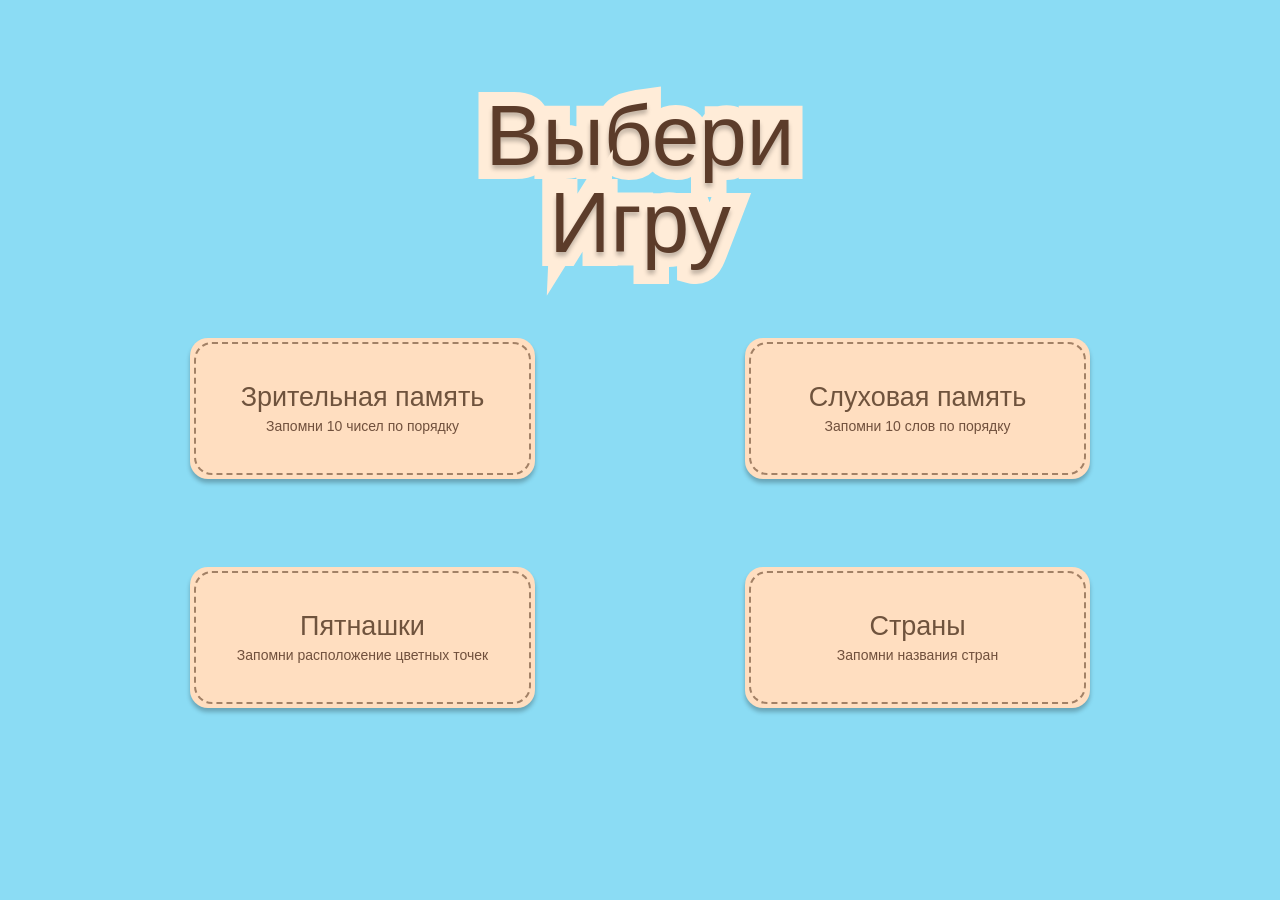
==== index.html @ 54dbd826 "Add files via upload" ====
<!doctype html>
<html lang="ru">
  <head>
    <meta charset="UTF-8" />
    <meta name="viewport" content="width=device-width, initial-scale=1.0" />
    <title>Игры для тренировки памяти</title>
    <link rel="stylesheet" href="style.css?v=20" />
    <link rel="stylesheet" href="figma-theme.css?v=20" />
    <script src="ui-sounds.js?v=20" defer></script>
  </head>
  <body class="figma-page figma-page--menu">
    <main class="app">
      <header class="app__header">
        <h1>Игры для тренировки памяти</h1>
        <a class="round-control round-control--home" href="index.html?v=20" aria-label="Домой" title="Домой"></a>
        <button class="round-control round-control--sound" type="button" data-sound-toggle aria-label="Выключить звук" title="Выключить звук"></button>
      </header>

      <section class="screen">
        <h2>Выбери <span>Игру</span></h2>

        <nav class="game-menu" aria-label="Список игр">
          <a href="visual.html?v=20">
            <strong>Зрительная память</strong>
            <span>Запомни 10 чисел по порядку</span>
          </a>
          <a href="auditory.html?v=20">
            <strong>Слуховая память</strong>
            <span>Запомни 10 слов по порядку</span>
          </a>
          <a href="dots.html?v=20">
            <strong>Пятнашки</strong>
            <span>Запомни расположение цветных точек</span>
          </a>
          <a href="flags.html?v=20">
            <strong>Страны</strong>
            <span>Запомни названия стран</span>
          </a>
        </nav>
      </section>
    </main>
  </body>
</html>
---- style.css ----
@import url("figma-tokens.css");

:root {
  font-family: var(--font-family);
  color: var(--text);
  background: var(--background);
}

* {
  box-sizing: border-box;
}

body {
  min-width: 320px;
  min-height: 100vh;
  margin: 0;
}

button,
input,
textarea,
select {
  font: inherit;
}

.app {
  width: min(var(--content-width), calc(100% - 32px));
  min-height: 600px;
  margin: 32px auto;
  background: var(--surface);
  border: 1px solid var(--border);
  border-radius: var(--radius-surface);
}

.app__header {
  padding: 20px 28px;
  border-bottom: 1px solid var(--border);
}

.app__header h1 {
  margin: 0;
  font-size: var(--font-size-title);
}

.app__header--with-link {
  display: flex;
  align-items: center;
  justify-content: space-between;
  gap: 16px;
}

.app__header a {
  color: var(--main);
}

.screen {
  padding: 32px;
}

.screen h2 {
  margin: 0 0 12px;
}

.screen p {
  color: var(--muted);
  line-height: 1.5;
}

fieldset {
  display: grid;
  gap: 12px;
  margin: 24px 0;
  padding: 20px;
  border: 1px solid var(--border);
}

legend,
label {
  font-weight: 600;
}

fieldset label {
  display: flex;
  align-items: center;
  gap: 8px;
}

.button {
  min-height: 48px;
  padding: 10px 20px;
  color: var(--text);
  background: var(--surface-control);
  border: 1px solid var(--border);
  border-radius: var(--radius-control);
  cursor: pointer;
}

.button--main {
  color: var(--on-main);
  background: var(--main);
  border-color: var(--main);
}

.button--link {
  text-decoration: none;
}

.game-menu {
  display: grid;
  grid-template-columns: repeat(2, 1fr);
  gap: 16px;
  margin-top: 24px;
}

.game-menu a {
  display: grid;
  gap: 8px;
  min-height: 110px;
  align-content: center;
  padding: 20px;
  color: var(--text);
  text-decoration: none;
  border: 1px solid var(--border);
  border-radius: var(--radius-card);
}

.game-menu span {
  color: var(--muted);
}

.screen__top {
  display: flex;
  align-items: center;
  justify-content: space-between;
  gap: 20px;
}

.timer {
  margin: 0;
  white-space: nowrap;
}

.numbers {
  display: grid;
  grid-template-columns: repeat(10, minmax(55px, 1fr));
  gap: 8px;
  margin: 32px 0;
  padding: 0;
  list-style: none;
}

.numbers li {
  min-height: 70px;
  display: grid;
  place-items: center;
  overflow: hidden;
  background: var(--surface-muted);
  border: 2px solid transparent;
  font-size: 24px;
  font-weight: 700;
}

.answer-form,
#answer-form {
  max-width: var(--form-width);
}

#answer-input {
  width: 100%;
  min-height: 52px;
  display: block;
  margin: 8px 0;
  padding: 10px 14px;
  border: 1px solid var(--border);
  border-radius: var(--radius-control);
  font-size: var(--font-size-control);
}

.form-label {
  display: block;
  font-weight: 600;
}

.word-answer-grid {
  display: grid;
  grid-template-columns: repeat(2, 1fr);
  gap: 8px;
  margin: 8px 0 20px;
}

.word-answer-cell {
  min-height: 52px;
  display: flex;
  align-items: center;
  gap: 8px;
  padding: 8px 12px;
  background: var(--surface);
  border: 1px solid var(--border);
  border-radius: var(--radius-control);
}

.word-answer-cell input {
  width: 100%;
  min-width: 0;
  padding: 6px;
  border: 0;
  outline: 0;
  font-weight: 400;
}

textarea,
select {
  width: 100%;
  max-width: var(--form-width);
  display: block;
  margin: 8px 0 20px;
  padding: 10px 14px;
  border: 1px solid var(--border);
  border-radius: var(--radius-control);
}

.checkbox-row {
  display: flex;
  align-items: center;
  gap: 8px;
  margin: 20px 0;
}

.error {
  color: var(--error) !important;
}

.keypad {
  display: grid;
  grid-template-columns: repeat(3, 1fr);
  gap: 8px;
  margin: 20px 0;
}

.keypad button {
  min-height: 50px;
  background: var(--surface-muted);
  border: 1px solid var(--border);
  border-radius: var(--radius-control);
  cursor: pointer;
}

.score strong {
  display: inline-block;
  margin-left: 6px;
  color: var(--text);
}

.result-row {
  overflow-x: auto;
  margin: 24px 0;
}

.result-row h3 {
  margin-bottom: 8px;
  font-size: 15px;
}

.numbers--result {
  min-width: 650px;
  margin: 0;
}

.numbers--result li {
  min-height: 52px;
  font-size: 18px;
}

.numbers li.number--mistake {
  color: var(--error);
  background: var(--error-background);
  border-color: var(--error);
}

.numbers li.number--correct {
  color: var(--success);
  background: var(--success-background);
  border-color: var(--success-border);
}

.word-list {
  display: grid;
  grid-template-columns: repeat(2, 1fr);
  gap: 8px;
  margin: 28px 0;
  padding: 0;
  list-style-position: inside;
}

.word-list li {
  min-height: 44px;
  padding: 12px;
  background: var(--surface-muted);
  border: 2px solid transparent;
}

.word-list--result {
  min-width: var(--form-width);
}

.item--correct {
  color: var(--success);
  background: var(--success-background) !important;
  border-color: var(--success-border) !important;
}

.item--mistake {
  color: var(--error);
  background: var(--error-background) !important;
  border-color: var(--error) !important;
}

.dot-board {
  --board-size: 3;
  width: min(100%, var(--board-width));
  display: grid;
  grid-template-columns: repeat(var(--board-size), 1fr);
  margin: 24px 0;
  border-top: 1px solid var(--border);
  border-left: 1px solid var(--border);
}

.dot-cell {
  aspect-ratio: 1;
  display: grid;
  place-items: center;
  padding: 0;
  background: var(--surface);
  border: 0;
  border-right: 1px solid var(--border);
  border-bottom: 1px solid var(--border);
}

button.dot-cell {
  cursor: pointer;
}

.dot-cell--mistake {
  background: var(--error-background);
  box-shadow: inset 0 0 0 2px var(--error);
}

.dot {
  width: 55%;
  aspect-ratio: 1;
  display: inline-block;
  border-radius: var(--radius-round);
}

.dot--red { background: var(--dot-red); }
.dot--blue { background: var(--dot-blue); }
.dot--green { background: var(--dot-green); }
.dot--yellow { background: var(--dot-yellow); }

.color-palette {
  display: flex;
  flex-wrap: wrap;
  gap: 8px;
  margin: 20px 0;
}

.color-palette button {
  min-height: 44px;
  display: flex;
  align-items: center;
  gap: 8px;
  padding: 8px 12px;
  background: var(--surface-muted);
  border: 1px solid var(--border);
  border-radius: var(--radius-control);
  cursor: pointer;
}

.color-palette button.is-selected {
  border: 2px solid var(--main);
}

.color-palette .dot {
  width: 22px;
}

.boards-result {
  display: flex;
  gap: 32px;
  align-items: flex-start;
}

.boards-result > div {
  width: min(100%, var(--board-width));
}

.flag-card {
  min-height: 330px;
  display: grid;
  place-items: center;
  align-content: center;
  gap: 18px;
  margin: 24px 0;
  padding: 20px;
  border: 1px solid var(--border);
  border-radius: var(--radius-card);
}

.flag-card img {
  width: min(100%, 320px);
  height: auto;
  border: 1px solid var(--border);
}

.flag-card strong {
  font-size: 24px;
}

.flag-feedback {
  padding: 12px;
  border: 1px solid var(--border);
}

.feedback--correct {
  color: var(--success) !important;
  background: var(--success-background);
  border-color: var(--success-border);
}

.feedback--mistake {
  color: var(--error) !important;
  background: var(--error-background);
  border-color: var(--error);
}

.flag-results {
  display: grid;
  gap: 8px;
  margin: 24px 0;
}

.flag-result {
  display: flex;
  align-items: center;
  gap: 14px;
  padding: 10px;
  border: 1px solid var(--border);
  border-radius: var(--radius-card);
}

.flag-result img {
  width: 80px;
  height: auto;
}

.flag-result span {
  display: grid;
  gap: 4px;
}

.flag-result small {
  color: var(--muted);
}

.result-note {
  font-size: 14px;
}

.actions {
  display: flex;
  gap: 12px;
  margin-top: 24px;
}

@media (max-width: 600px) {
  .app {
    width: 100%;
    min-height: 100vh;
    margin: 0;
    border: 0;
  }

  .app__header,
  .screen {
    padding: 20px 16px;
  }

  .screen__top {
    align-items: flex-start;
  }

  .numbers {
    grid-template-columns: repeat(5, 1fr);
  }

  .numbers li {
    min-height: 56px;
    font-size: 20px;
  }

  .game-menu {
    grid-template-columns: 1fr;
  }

  .word-list {
    grid-template-columns: 1fr;
  }

  .word-answer-grid {
    grid-template-columns: 1fr;
  }

  .boards-result {
    flex-direction: column;
    gap: 12px;
  }

  .actions {
    flex-direction: column;
  }

  .actions .button {
    width: 100%;
  }
}
---- figma-theme.css ----
@font-face {
  font-family: "TOYZ";
  src: url("assets/fonts/TOYZ.ttf") format("truetype");
  font-style: normal;
  font-weight: 400;
  font-display: swap;
}

[hidden] {
  display: none !important;
}

.figma-page {
  min-height: 100vh;
  overflow-x: hidden;
  color: var(--text);
  background-color: var(--background);
  background-position: center;
  background-size: cover;
  background-attachment: fixed;
}

.figma-page--menu {
  background-image: url("assets/figma/menu-background.png");
}

.figma-page--game {
  background-image: url("assets/figma/home-background.png");
}

.figma-page--game[data-screen="home"],
.figma-page--game[data-screen="settings"] {
  background-image: url("assets/figma/home-background.png");
}

.figma-page--game[data-screen="memory"],
.figma-page--game[data-screen="answer"],
.figma-page--game[data-screen="result"] {
  background-image: url("assets/figma/game-background.png");
}

.figma-page .app {
  position: relative;
  width: 100%;
  max-width: 1440px;
  min-height: 100vh;
  margin: 0 auto;
  overflow: hidden;
  color: var(--text);
  background: transparent;
  border: 0;
}

.figma-page .app__header {
  position: absolute;
  z-index: 20;
  top: 0;
  left: 0;
  width: 100%;
  height: 100px;
  padding: 0;
  border: 0;
  pointer-events: none;
}

.figma-page .app__header h1 {
  position: absolute;
  width: 1px;
  height: 1px;
  overflow: hidden;
  clip: rect(0 0 0 0);
  clip-path: inset(50%);
}

.figma-page .round-control {
  position: absolute;
  top: 24px;
  width: 65px;
  height: 65px;
  display: grid;
  place-items: center;
  padding: 0;
  overflow: visible;
  color: var(--text);
  background: url("assets/figma/nav-circle.svg") center / contain no-repeat;
  border: 0;
  border-radius: 50%;
  filter: drop-shadow(0 4px 3px rgba(0, 0, 0, 0.2));
  cursor: pointer;
  pointer-events: auto;
  transition: filter 150ms ease, transform 150ms ease;
}

.figma-page .round-control::before {
  width: 31px;
  height: 31px;
  background-position: center;
  background-repeat: no-repeat;
  background-size: contain;
  content: "";
}

.figma-page .round-control--home {
  left: 22px;
}

.figma-page .round-control--home::before {
  background-image: url("assets/icons/home.svg");
}

.figma-page .round-control--sound {
  right: 28px;
}

.figma-page .round-control--sound::before {
  background-image: url("assets/icons/sound-on.svg");
}

.figma-page .round-control--sound.is-muted::before {
  background-image: url("assets/icons/sound-off.svg");
}

.figma-page .screen {
  position: relative;
  width: 100%;
  min-height: 100vh;
  display: flex;
  flex-direction: column;
  align-items: center;
  padding: 70px 32px 42px;
}

.figma-page .screen h2 {
  max-width: min(90vw, 760px);
  margin: 0;
  padding: 0;
  color: var(--text);
  background: transparent;
  border-radius: 0;
  box-shadow: none;
  font-family: var(--font-family);
  font-size: clamp(44px, 5vw, 64px);
  font-weight: 400;
  line-height: normal;
  letter-spacing: 0;
  text-align: center;
  text-shadow: 0 4px 4px rgba(0, 0, 0, 0.25);
  text-transform: none;
  -webkit-text-stroke: 20px #ffecd8;
  paint-order: stroke fill;
}

.figma-page .screen p {
  color: var(--muted);
}

.figma-page--menu .screen {
  justify-content: flex-start;
  padding-top: 92px;
}

.figma-page--menu .screen h2 {
  width: 450px;
  font-size: clamp(58px, 6.67vw, 96px);
  line-height: 1.02;
  text-align: center;
  -webkit-text-stroke-width: 28px;
}

.figma-page--menu .screen h2 span {
  display: block;
  padding-left: 0;
}

.figma-page--menu .game-menu {
  width: min(900px, 90vw);
  display: grid;
  grid-template-columns: repeat(2, 345px);
  justify-content: space-between;
  gap: 88px 80px;
  margin-top: 72px;
}

.figma-page--menu .game-menu a,
.figma-choice,
.figma-page .button,
.figma-page fieldset label,
.figma-page .checkbox-row {
  position: relative;
  color: var(--muted);
  background: var(--surface);
  border: 0;
  box-shadow: 0 4px 4px rgba(0, 0, 0, 0.25);
  font-family: var(--font-family);
  font-weight: 400;
  letter-spacing: 0;
}

.figma-page--menu .game-menu a::after,
.figma-choice::after,
.figma-page .button::after,
.figma-page fieldset label::after,
.figma-page .checkbox-row::after {
  position: absolute;
  inset: 4px;
  border: 2px dashed rgba(157, 124, 97, 0.95);
  border-radius: inherit;
  content: "";
  pointer-events: none;
}

.figma-page--menu .game-menu a {
  width: 345px;
  min-height: 141px;
  display: grid;
  grid-template-rows: auto auto;
  place-items: center;
  align-content: center;
  gap: 6px;
  padding: 14px 24px;
  border-radius: 18px;
  text-align: center;
  text-transform: none;
  cursor: pointer;
}

.figma-page--menu .game-menu strong {
  font-size: 27px;
  font-weight: 400;
  line-height: 1.08;
}

.figma-page--menu .game-menu span {
  display: block;
  max-width: 270px;
  color: rgba(92, 60, 42, 0.88);
  font-family: var(--font-family);
  font-size: 14px;
  font-weight: 400;
  line-height: 1.18;
  text-transform: none;
}

.game-home-screen {
  padding-top: 96px !important;
}

.game-home-screen h2 {
  min-width: 390px;
}

.game-home-actions {
  width: 394px;
  display: grid;
  gap: 54px;
  margin-top: 120px;
}

.figma-choice {
  width: 100%;
  min-height: 83px;
  padding: 10px 28px;
  border-radius: 42px;
  cursor: pointer;
  font-size: 40px;
  text-transform: none;
}

.figma-page button:hover,
.figma-page a:hover {
  filter: brightness(1.14) saturate(1.1);
  transform: translateY(-3px) scale(1.025);
}

.figma-page--menu .game-menu a:hover,
.figma-page .figma-choice:hover,
.figma-page .button:hover {
  box-shadow: 0 0 0 5px rgba(255, 195, 92, 0.55), 0 8px 14px rgba(92, 60, 42, 0.3);
}

.figma-page button:active,
.figma-page a:active {
  filter: brightness(1.04);
  transform: translateY(1px) scale(0.985);
}

.figma-page button:focus-visible,
.figma-page a:focus-visible,
.figma-page input:focus-visible,
.figma-page select:focus-visible {
  outline: 4px solid rgba(92, 60, 42, 0.5);
  outline-offset: 3px;
}

.figma-page #settings-screen {
  padding-top: 64px;
}

.figma-page #settings-screen > p {
  display: none;
}

.figma-page #settings-form {
  width: min(1080px, 94vw);
  display: grid;
  grid-template-columns: repeat(2, minmax(300px, 394px));
  justify-content: center;
  align-items: start;
  gap: 34px 130px;
  margin-top: 82px;
}

.figma-page fieldset {
  min-width: 0;
  display: grid;
  gap: 62px;
  margin: 0;
  padding: 0;
  border: 0;
}

.figma-page legend,
.figma-page .settings-control > label {
  width: 100%;
  margin-bottom: 14px;
  color: var(--text);
  font-family: var(--font-family);
  font-size: 32px;
  text-align: center;
  text-shadow: 0 3px 3px rgba(0, 0, 0, 0.2);
  text-transform: uppercase;
}

.figma-page .settings-control {
  display: grid;
  align-content: start;
  gap: 24px;
}

.figma-page fieldset label,
.figma-page .checkbox-row {
  position: relative;
  width: 100%;
  min-height: 83px;
  display: flex;
  align-items: center;
  justify-content: center;
  margin: 0;
  padding: 12px 26px;
  border-radius: 42px;
  cursor: pointer;
  font-size: 25px;
  line-height: 1.15;
  text-align: center;
}

.figma-page fieldset input,
.figma-page .checkbox-row input {
  position: absolute;
  width: 1px;
  height: 1px;
  opacity: 0;
}

.figma-page fieldset label:has(input:checked),
.figma-page .checkbox-row:has(input:checked) {
  background: var(--surface);
  box-shadow: 0 0 0 4px rgba(92, 60, 42, 0.34), 0 4px 4px rgba(0, 0, 0, 0.25);
}

.figma-page #settings-form > .button {
  grid-column: 1 / -1;
  justify-self: center;
}

.figma-page #settings-form > .checkbox-row,
.figma-page #settings-form > p {
  grid-column: 1 / -1;
  justify-self: center;
}

.figma-page #settings-form > .checkbox-row {
  max-width: 394px;
}

.figma-page--auditory #settings-form {
  grid-template-columns: minmax(300px, 394px);
}

.figma-page--auditory #settings-form > .button {
  grid-column: auto;
}

.figma-page--dots #settings-screen {
  padding-top: 118px;
}

.figma-page--dots #settings-form {
  width: min(1080px, 94vw);
  grid-template-columns: minmax(260px, 394px) minmax(360px, 470px);
  column-gap: clamp(28px, 8vw, 120px);
  row-gap: 42px;
  margin-top: 70px;
}

.figma-page--dots .settings-group {
  align-content: start;
  gap: 54px;
}

.figma-page--dots .settings-group legend {
  margin-bottom: -22px;
  font-size: 34px;
  transform: translateY(-46px);
}

.figma-page--dots .settings-group label {
  min-height: 83px;
  font-size: 30px;
}

.figma-page--dots .settings-group--duration {
  grid-template-columns: repeat(2, minmax(0, 1fr));
  gap: 54px 24px;
}

.figma-page--dots .settings-group--duration legend {
  grid-column: 1 / -1;
}

.figma-page--dots .settings-group--duration label:last-of-type {
  width: calc(50% - 12px);
  grid-column: 1 / -1;
  justify-self: center;
}

.figma-page--dots #settings-form > .button {
  margin-top: -6px;
}

.figma-page select,
.figma-page #answer-input,
.figma-page .word-answer-cell {
  color: var(--text);
  background: var(--surface);
  border: 2px dashed var(--border);
  box-shadow: 0 4px 4px rgba(0, 0, 0, 0.2);
}

.figma-page select {
  min-height: 70px;
  margin: 0;
  padding: 10px 30px;
  border-radius: 35px;
  font-size: 24px;
  text-align: center;
}

.figma-page .button {
  min-width: 210px;
  min-height: 66px;
  padding: 12px 28px;
  color: var(--muted);
  border-radius: 34px;
  font-size: 24px;
  text-align: center;
  text-transform: none;
}

.figma-page .button--main {
  color: var(--muted);
  background: var(--surface);
}

.figma-page .screen__top {
  width: 100%;
  display: flex;
  justify-content: center;
}

.figma-page .timer,
.figma-page--flags #memory-screen .screen__top > p {
  position: absolute;
  z-index: 10;
  bottom: 22px;
  left: 50%;
  width: 385px;
  min-height: 72px;
  display: grid;
  place-items: center;
  margin: 0;
  padding: 8px 24px;
  color: var(--muted);
  background: var(--surface-muted);
  border-radius: 30px;
  box-shadow: 0 4px 4px rgba(0, 0, 0, 0.2);
  transform: translateX(-50%);
  font-size: 32px;
  text-transform: none;
}

.figma-page .numbers {
  width: min(760px, 92vw);
  margin: 78px auto 100px;
}

.figma-page #memory-numbers {
  display: grid;
  grid-template-columns: repeat(5, minmax(70px, 114px));
  grid-template-rows: repeat(3, 108px);
  justify-content: center;
  gap: 36px 20px;
}

.figma-page #memory-numbers li {
  min-height: 108px;
  color: var(--muted);
  background: var(--surface);
  border: 2px dashed var(--border);
  border-radius: 18px;
  box-shadow: 0 4px 4px rgba(0, 0, 0, 0.25);
  font-family: var(--font-family);
  font-size: 32px;
}

.figma-page #memory-numbers li:nth-child(1) { grid-column: 2; grid-row: 1; }
.figma-page #memory-numbers li:nth-child(2) { grid-column: 3; grid-row: 1; }
.figma-page #memory-numbers li:nth-child(3) { grid-column: 4; grid-row: 1; }
.figma-page #memory-numbers li:nth-child(4) { grid-column: 1; grid-row: 2; }
.figma-page #memory-numbers li:nth-child(5) { grid-column: 2; grid-row: 2; }
.figma-page #memory-numbers li:nth-child(6) { grid-column: 3; grid-row: 2; }
.figma-page #memory-numbers li:nth-child(7) { grid-column: 4; grid-row: 2; }
.figma-page #memory-numbers li:nth-child(8) { grid-column: 5; grid-row: 2; }
.figma-page #memory-numbers li:nth-child(9) { grid-column: 2; grid-row: 3; }
.figma-page #memory-numbers li:nth-child(10) { grid-column: 4; grid-row: 3; }

.figma-page--visual #memory-screen {
  justify-content: flex-start;
  padding-top: 118px;
}

.figma-page--visual #memory-screen .screen__top h2 {
  width: 360px;
  color: #5c3c2a;
  font-size: 58px;
  line-height: 0.92;
  text-align: center;
  text-shadow: 0 4px 4px rgba(0, 0, 0, 0.25);
  -webkit-text-stroke: 21px #ffecd8;
  paint-order: stroke fill;
}

.figma-page--visual #memory-screen .screen__top h2 span {
  display: block;
}

.figma-page--visual #memory-screen .numbers {
  width: min(520px, 92vw);
  display: grid;
  grid-template-columns: repeat(5, 86px);
  grid-template-rows: repeat(2, 80px);
  justify-content: center;
  gap: 14px;
  margin: 54px auto 100px;
}

.figma-page--visual #memory-screen #memory-numbers li {
  position: relative;
  width: 86px;
  min-height: 80px;
  grid-column: auto;
  grid-row: auto;
  color: #6f533d;
  background: #ffdec0;
  border: 0;
  border-radius: 16px;
  box-shadow: 0 4px 4px rgba(0, 0, 0, 0.25);
  font-family: var(--font-family);
  font-size: 32px;
  font-weight: 400;
}

.figma-page--visual #memory-screen #memory-numbers li::after {
  position: absolute;
  inset: 4px;
  border: 2px dashed rgba(157, 124, 97, 0.95);
  border-radius: 13px;
  content: "";
  pointer-events: none;
}

.figma-page--visual #memory-screen .timer {
  bottom: 14px;
  width: 292px;
  min-height: 54px;
  display: flex;
  align-items: center;
  justify-content: center;
  padding: 6px 20px;
  border-radius: 28px;
  font-family: var(--font-family);
  font-size: 28px;
  font-weight: 400;
  line-height: 1;
  white-space: nowrap;
}

.figma-page--visual #memory-screen .timer strong {
  font-weight: 400;
}

.figma-page .word-list {
  width: min(790px, 92vw);
  display: grid;
  grid-template-columns: repeat(2, 1fr);
  gap: 30px 64px;
  margin: 64px auto 100px;
}

.figma-page .word-list li,
.figma-page .word-answer-cell {
  min-height: 64px;
  color: var(--muted);
  background: var(--surface);
  border: 2px dashed var(--border);
  border-radius: 18px;
  box-shadow: 0 4px 4px rgba(0, 0, 0, 0.22);
  font-family: var(--font-family);
  font-size: 22px;
}

.figma-page #answer-screen > p {
  max-width: 700px;
  margin: 20px 0;
  padding: 8px 16px;
  background: rgba(255, 236, 216, 0.88);
  border-radius: 18px;
  text-align: center;
}

.figma-page #answer-form {
  width: min(560px, 92vw);
  margin-top: 34px;
}

.figma-page #answer-input {
  min-height: 82px;
  padding: 16px 26px;
  border-radius: 18px;
  font-family: var(--font-family);
  font-size: 26px;
}

.figma-page .form-label,
.figma-page #answer-form > label {
  display: block;
  margin-bottom: 10px;
  color: var(--text);
  font-size: 22px;
  text-align: center;
}

.figma-page .word-answer-grid {
  gap: 14px;
}

.figma-page .word-answer-cell input {
  color: var(--text);
  background: transparent;
}

.figma-page .keypad {
  gap: 10px;
}

.figma-page .keypad button,
.figma-page .color-palette button {
  color: var(--muted);
  background: var(--surface-muted);
  border: 2px dashed var(--border);
  border-radius: 18px;
  box-shadow: 0 3px 3px rgba(0, 0, 0, 0.18);
  font-family: var(--font-family);
}

.figma-page .dot-board {
  width: min(600px, 80vw);
  gap: 12px;
  margin: 32px auto 100px;
  border: 0;
}

.figma-page .dot-cell {
  overflow: hidden;
  background: rgba(255, 222, 192, 0.24);
  border: 1px solid rgba(255, 255, 255, 0.6);
  border-radius: 18px;
  box-shadow: 0 4px 4px rgba(0, 0, 0, 0.23);
  backdrop-filter: blur(5px);
}

.figma-page .dot-cell--mistake {
  background: var(--error-background);
  box-shadow: inset 0 0 0 3px var(--error), 0 4px 4px rgba(0, 0, 0, 0.23);
}

.figma-page .color-palette {
  justify-content: center;
}

.figma-page .flag-card {
  width: min(600px, 86vw);
  min-height: 332px;
  margin: 54px auto 100px;
  background: var(--surface);
  border: 2px dashed var(--border);
  border-radius: 18px;
  box-shadow: 0 4px 4px rgba(0, 0, 0, 0.25);
}

.figma-page .flag-card img {
  max-height: 220px;
  object-fit: contain;
  border-radius: 10px;
}

.figma-page #result-screen {
  width: min(1120px, calc(100% - 40px));
  min-height: auto;
  margin: 88px auto 40px;
  padding: 34px;
  background: rgba(255, 236, 216, 0.94);
  border: 2px dashed var(--border);
  border-radius: 24px;
  box-shadow: 0 8px 24px rgba(92, 60, 42, 0.28);
}

.figma-page #result-screen h2 {
  font-size: 48px;
}

.figma-page .result-row,
.figma-page .flag-results {
  width: 100%;
}

.figma-page .numbers--result,
.figma-page .word-list--result {
  width: 100%;
  margin: 0;
}

.figma-page .numbers--result li,
.figma-page .flag-result {
  background: var(--surface);
  border-radius: 14px;
}

.figma-page .actions {
  justify-content: center;
  flex-wrap: wrap;
}

@media (max-width: 600px) {
  .figma-page {
    background-position: center top;
    background-attachment: scroll;
  }

  .figma-page .round-control {
    width: 48px;
    height: 48px;
    top: 14px;
  }

  .figma-page .round-control::before {
    width: 24px;
    height: 24px;
  }

  .figma-page .round-control--home { left: 14px; }
  .figma-page .round-control--sound { right: 14px; }

  .figma-page .screen {
    min-height: 100svh;
    padding: 68px 16px 90px;
  }

  .figma-page .screen h2,
  .figma-page--menu .screen h2 {
    width: auto;
    max-width: 92vw;
    padding: 0;
    font-size: 38px;
    letter-spacing: 0;
    -webkit-text-stroke-width: 16px;
  }

  .figma-page--menu .screen h2 span {
    padding-left: 0;
  }

  .figma-page--menu .game-menu {
    width: 100%;
    grid-template-columns: 1fr;
    justify-items: center;
    gap: 18px;
    margin-top: 40px;
  }

  .figma-page--menu .game-menu a {
    width: min(330px, 90vw);
    min-height: 92px;
  }

  .figma-page--menu .game-menu strong {
    font-size: 23px;
  }

  .figma-page--menu .game-menu span {
    font-size: 12px;
  }

  .game-home-screen {
    padding-top: 92px !important;
  }

  .game-home-screen h2 {
    min-width: 0;
  }

  .game-home-actions {
    width: min(330px, 90vw);
    gap: 24px;
    margin-top: 70px;
  }

  .figma-choice {
    min-height: 68px;
    font-size: 27px;
  }

  .figma-page #settings-form,
  .figma-page--auditory #settings-form {
    width: 100%;
    grid-template-columns: 1fr;
    gap: 28px;
    margin-top: 42px;
  }

  .figma-page fieldset {
    gap: 18px;
  }

  .figma-page legend,
  .figma-page .settings-control > label {
    font-size: 26px;
  }

  .figma-page fieldset label,
  .figma-page .checkbox-row {
    min-height: 62px;
    font-size: 19px;
  }

  .figma-page #settings-form > .button {
    grid-column: auto;
  }

  .figma-page--dots #settings-screen {
    padding-top: 112px;
  }

  .figma-page--dots #settings-form {
    grid-template-columns: 1fr;
    gap: 30px;
    margin-top: 44px;
  }

  .figma-page--dots .settings-group,
  .figma-page--dots .settings-group--duration {
    grid-template-columns: 1fr;
    gap: 18px;
  }

  .figma-page--dots .settings-group--duration legend,
  .figma-page--dots .settings-group--duration label:last-of-type {
    width: 100%;
    grid-column: auto;
  }

  .figma-page #memory-numbers {
    width: 100%;
    grid-template-columns: repeat(5, 1fr);
    grid-template-rows: repeat(3, 64px);
    gap: 12px 6px;
    margin-top: 56px;
  }

  .figma-page #memory-numbers li {
    min-height: 64px;
    border-radius: 12px;
    font-size: 20px;
  }

  .figma-page--visual #memory-screen {
    padding-top: 112px;
  }

  .figma-page--visual #memory-screen .screen__top h2 {
    width: 250px;
    font-size: 42px;
    -webkit-text-stroke-width: 17px;
  }

  .figma-page--visual #memory-screen .numbers {
    width: 100%;
    grid-template-columns: repeat(5, minmax(52px, 68px));
    grid-template-rows: repeat(2, 66px);
    gap: 10px 7px;
    margin-top: 48px;
  }

  .figma-page--visual #memory-screen #memory-numbers li {
    width: auto;
    min-height: 66px;
    border-radius: 13px;
    font-size: 24px;
  }

  .figma-page--visual #memory-screen .timer {
    width: 220px;
    min-height: 50px;
    font-size: 24px;
  }

  .figma-page .word-list {
    width: 100%;
    grid-template-columns: 1fr;
    gap: 12px;
    margin-top: 40px;
  }

  .figma-page .timer,
  .figma-page--flags #memory-screen .screen__top > p {
    position: fixed;
    bottom: 10px;
    width: 220px;
    min-height: 52px;
    font-size: 22px;
  }

  .figma-page .dot-board {
    width: min(100%, 430px);
    gap: 6px;
  }

  .figma-page .flag-card {
    width: 100%;
    min-height: 240px;
    margin-top: 36px;
  }

  .figma-page #result-screen {
    width: calc(100% - 20px);
    margin-top: 72px;
    padding: 20px 14px;
  }

  .figma-page #result-screen h2 {
    font-size: 36px;
  }

  .figma-page .actions {
    width: 100%;
  }
}
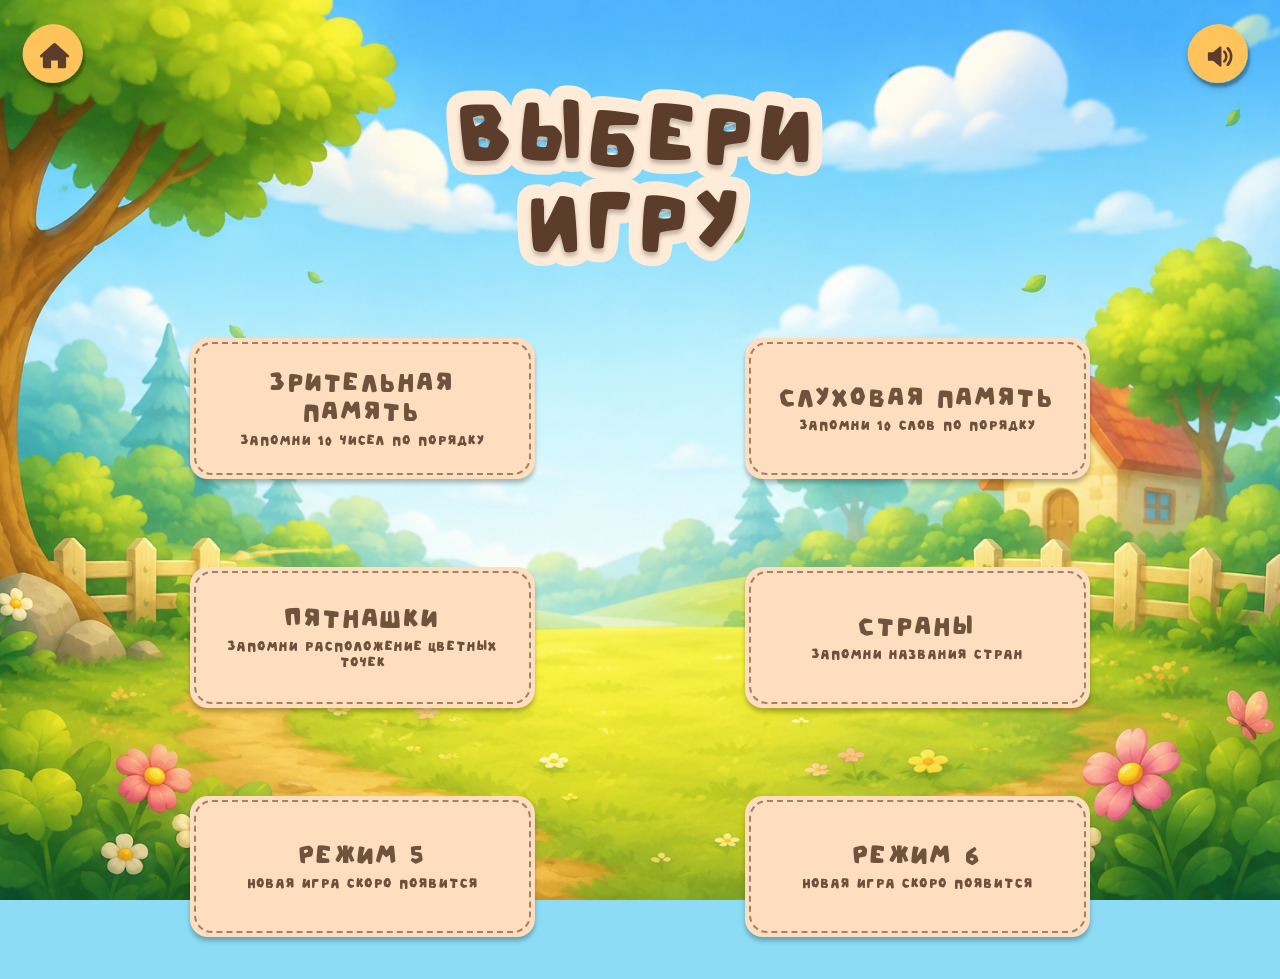
==== commit 2afc19ab: "Add files via upload" ====
--- a/index.html
+++ b/index.html
@@ -4,15 +4,15 @@
     <meta charset="UTF-8" />
     <meta name="viewport" content="width=device-width, initial-scale=1.0" />
     <title>Игры для тренировки памяти</title>
-    <link rel="stylesheet" href="style.css?v=20" />
-    <link rel="stylesheet" href="figma-theme.css?v=20" />
-    <script src="ui-sounds.js?v=20" defer></script>
+    <link rel="stylesheet" href="style.css?v=21" />
+    <link rel="stylesheet" href="figma-theme.css?v=21" />
+    <script src="ui-sounds.js?v=21" defer></script>
   </head>
   <body class="figma-page figma-page--menu">
     <main class="app">
       <header class="app__header">
         <h1>Игры для тренировки памяти</h1>
-        <a class="round-control round-control--home" href="index.html?v=20" aria-label="Домой" title="Домой"></a>
+        <a class="round-control round-control--home" href="index.html?v=21" aria-label="Домой" title="Домой"></a>
         <button class="round-control round-control--sound" type="button" data-sound-toggle aria-label="Выключить звук" title="Выключить звук"></button>
       </header>
 
@@ -20,21 +20,29 @@
         <h2>Выбери <span>Игру</span></h2>
 
         <nav class="game-menu" aria-label="Список игр">
-          <a href="visual.html?v=20">
+          <a href="visual.html?v=21">
             <strong>Зрительная память</strong>
             <span>Запомни 10 чисел по порядку</span>
           </a>
-          <a href="auditory.html?v=20">
+          <a href="auditory.html?v=21">
             <strong>Слуховая память</strong>
             <span>Запомни 10 слов по порядку</span>
           </a>
-          <a href="dots.html?v=20">
+          <a href="dots.html?v=21">
             <strong>Пятнашки</strong>
             <span>Запомни расположение цветных точек</span>
           </a>
-          <a href="flags.html?v=20">
+          <a href="flags.html?v=21">
             <strong>Страны</strong>
             <span>Запомни названия стран</span>
+          </a>
+          <a href="soon.html?v=21">
+            <strong>Режим 5</strong>
+            <span>Новая игра скоро появится</span>
+          </a>
+          <a href="soon.html?v=21">
+            <strong>Режим 6</strong>
+            <span>Новая игра скоро появится</span>
           </a>
         </nav>
       </section>
--- a/figma-theme.css
+++ b/figma-theme.css
@@ -971,7 +971,26 @@
     font-size: 36px;
   }
 
+  .figma-page--visual #result-screen .result-row {
+    overflow-x: visible;
+  }
+
+  .figma-page--visual #result-screen .numbers--result {
+    min-width: 0;
+    grid-template-columns: repeat(5, minmax(0, 1fr));
+    gap: 6px;
+  }
+
+  .figma-page--visual #result-screen .numbers--result li {
+    min-width: 0;
+    min-height: 0;
+    aspect-ratio: 1;
+    padding: 0;
+    border-radius: 10px;
+    font-size: clamp(14px, 4.5vw, 18px);
+  }
+
   .figma-page .actions {
     width: 100%;
   }
-}+}
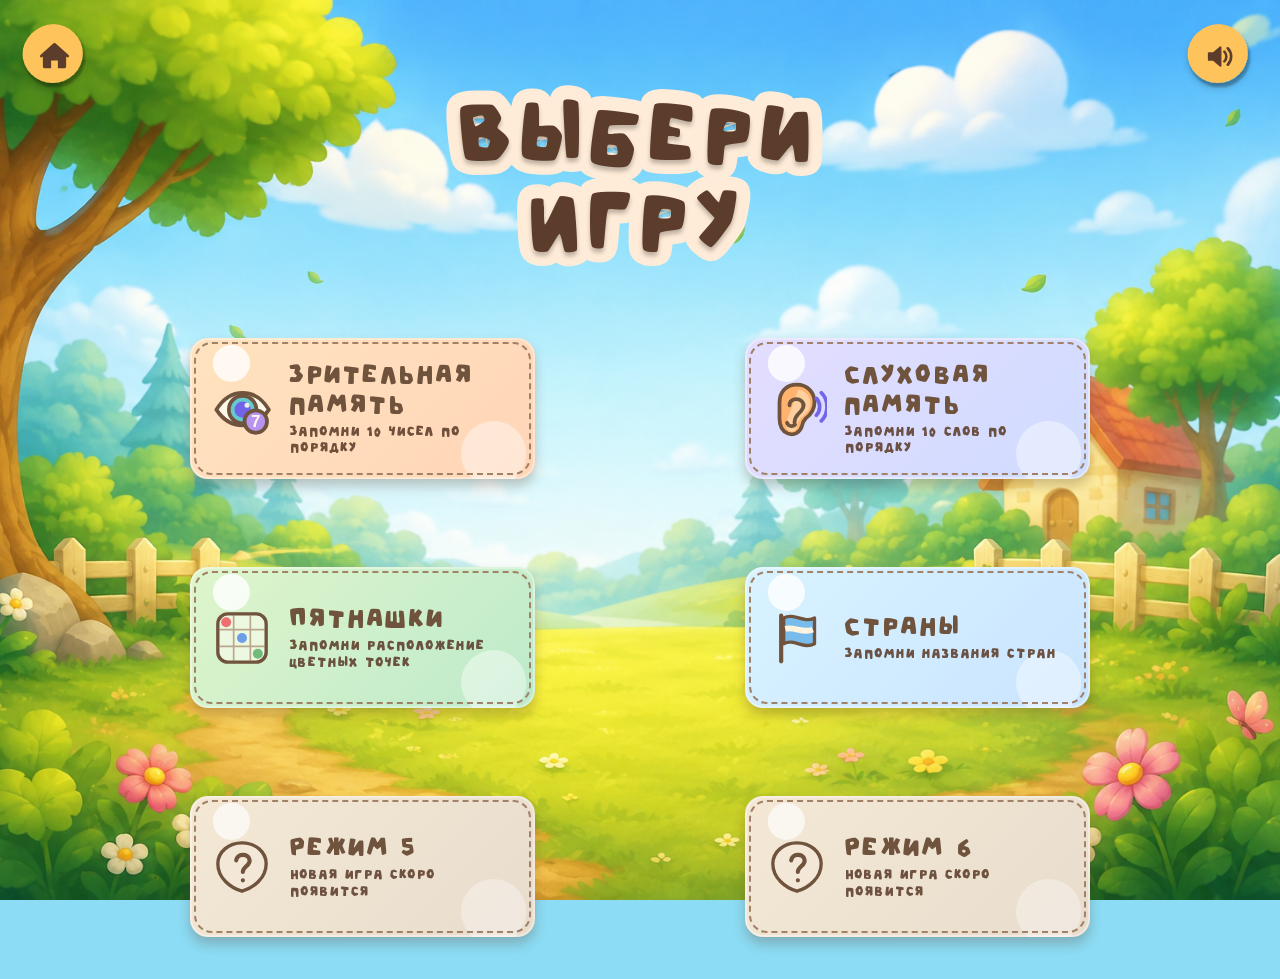
==== commit 6359aad2: "Add files via upload" ====
--- a/index.html
+++ b/index.html
@@ -4,15 +4,15 @@
     <meta charset="UTF-8" />
     <meta name="viewport" content="width=device-width, initial-scale=1.0" />
     <title>Игры для тренировки памяти</title>
-    <link rel="stylesheet" href="style.css?v=21" />
-    <link rel="stylesheet" href="figma-theme.css?v=21" />
-    <script src="ui-sounds.js?v=21" defer></script>
+    <link rel="stylesheet" href="style.css?v=27" />
+    <link rel="stylesheet" href="figma-theme.css?v=27" />
+    <script src="ui-sounds.js?v=27" defer></script>
   </head>
   <body class="figma-page figma-page--menu">
     <main class="app">
       <header class="app__header">
         <h1>Игры для тренировки памяти</h1>
-        <a class="round-control round-control--home" href="index.html?v=21" aria-label="Домой" title="Домой"></a>
+        <a class="round-control round-control--home" href="index.html?v=27" aria-label="Домой" title="Домой"></a>
         <button class="round-control round-control--sound" type="button" data-sound-toggle aria-label="Выключить звук" title="Выключить звук"></button>
       </header>
 
@@ -20,27 +20,33 @@
         <h2>Выбери <span>Игру</span></h2>
 
         <nav class="game-menu" aria-label="Список игр">
-          <a href="visual.html?v=21">
+          <a href="visual.html?v=27">
+            <img class="game-menu__icon" src="assets/icons/menu-visual.svg" alt="" aria-hidden="true" />
             <strong>Зрительная память</strong>
             <span>Запомни 10 чисел по порядку</span>
           </a>
-          <a href="auditory.html?v=21">
+          <a href="auditory.html?v=27">
+            <img class="game-menu__icon" src="assets/icons/menu-auditory.svg" alt="" aria-hidden="true" />
             <strong>Слуховая память</strong>
             <span>Запомни 10 слов по порядку</span>
           </a>
-          <a href="dots.html?v=21">
+          <a href="dots.html?v=27">
+            <img class="game-menu__icon" src="assets/icons/menu-dots.svg" alt="" aria-hidden="true" />
             <strong>Пятнашки</strong>
             <span>Запомни расположение цветных точек</span>
           </a>
-          <a href="flags.html?v=21">
+          <a href="flags.html?v=27">
+            <img class="game-menu__icon" src="assets/icons/menu-flags.svg" alt="" aria-hidden="true" />
             <strong>Страны</strong>
             <span>Запомни названия стран</span>
           </a>
-          <a href="soon.html?v=21">
+          <a href="soon.html?v=27">
+            <img class="game-menu__icon" src="assets/icons/menu-soon.svg" alt="" aria-hidden="true" />
             <strong>Режим 5</strong>
             <span>Новая игра скоро появится</span>
           </a>
-          <a href="soon.html?v=21">
+          <a href="soon.html?v=27">
+            <img class="game-menu__icon" src="assets/icons/menu-soon.svg" alt="" aria-hidden="true" />
             <strong>Режим 6</strong>
             <span>Новая игра скоро появится</span>
           </a>
--- a/figma-theme.css
+++ b/figma-theme.css
@@ -213,15 +213,97 @@
   width: 345px;
   min-height: 141px;
   display: grid;
+  grid-template-columns: 64px 1fr;
   grid-template-rows: auto auto;
-  place-items: center;
+  align-items: center;
   align-content: center;
-  gap: 6px;
-  padding: 14px 24px;
+  gap: 5px 14px;
+  padding: 14px 22px;
   border-radius: 18px;
-  text-align: center;
+  text-align: left;
   text-transform: none;
   cursor: pointer;
+  background-image:
+    radial-gradient(circle at 12% 18%, rgba(255, 255, 255, 0.8) 0 18px, transparent 19px),
+    radial-gradient(circle at 88% 82%, rgba(255, 255, 255, 0.42) 0 32px, transparent 33px),
+    linear-gradient(135deg, #ffe3bf, #ffd5b8);
+  box-shadow: inset 0 0 0 2px rgba(255, 255, 255, 0.35), 0 7px 12px rgba(92, 60, 42, 0.28);
+}
+
+.figma-page--menu .game-menu__icon {
+  width: 60px;
+  height: 60px;
+  grid-row: 1 / 3;
+  object-fit: contain;
+  transform-origin: center;
+}
+
+.figma-page--menu .game-menu a:hover .game-menu__icon,
+.figma-page--menu .game-menu a:focus-visible .game-menu__icon {
+  animation: menu-icon-bounce 0.65s ease both;
+}
+
+@keyframes menu-icon-bounce {
+  0%, 100% {
+    transform: translateY(0) rotate(0) scale(1);
+  }
+
+  30% {
+    transform: translateY(-7px) rotate(-7deg) scale(1.08);
+  }
+
+  65% {
+    transform: translateY(-2px) rotate(6deg) scale(1.04);
+  }
+}
+
+@media (prefers-reduced-motion: reduce) {
+  .figma-page--menu .game-menu a:hover .game-menu__icon,
+  .figma-page--menu .game-menu a:focus-visible .game-menu__icon {
+    animation: none;
+  }
+}
+
+.figma-page--menu .game-menu strong,
+.figma-page--menu .game-menu span {
+  grid-column: 2;
+}
+
+.figma-page--menu .game-menu strong {
+  align-self: end;
+}
+
+.figma-page--menu .game-menu span {
+  align-self: start;
+}
+
+.figma-page--menu .game-menu a:nth-child(2) {
+  background-image:
+    radial-gradient(circle at 12% 18%, rgba(255, 255, 255, 0.8) 0 18px, transparent 19px),
+    radial-gradient(circle at 88% 82%, rgba(255, 255, 255, 0.42) 0 32px, transparent 33px),
+    linear-gradient(135deg, #e4ddff, #cfdcff);
+}
+
+.figma-page--menu .game-menu a:nth-child(3) {
+  background-image:
+    radial-gradient(circle at 12% 18%, rgba(255, 255, 255, 0.8) 0 18px, transparent 19px),
+    radial-gradient(circle at 88% 82%, rgba(255, 255, 255, 0.42) 0 32px, transparent 33px),
+    linear-gradient(135deg, #dff5cb, #bdeacb);
+}
+
+.figma-page--menu .game-menu a:nth-child(4) {
+  background-image:
+    radial-gradient(circle at 12% 18%, rgba(255, 255, 255, 0.8) 0 18px, transparent 19px),
+    radial-gradient(circle at 88% 82%, rgba(255, 255, 255, 0.42) 0 32px, transparent 33px),
+    linear-gradient(135deg, #d9f3ff, #c9e4ff);
+}
+
+.figma-page--menu .game-menu a:nth-child(5),
+.figma-page--menu .game-menu a:nth-child(6) {
+  background-image:
+    radial-gradient(circle at 12% 18%, rgba(255, 255, 255, 0.65) 0 18px, transparent 19px),
+    radial-gradient(circle at 88% 82%, rgba(255, 255, 255, 0.34) 0 32px, transparent 33px),
+    linear-gradient(135deg, #f4e8d5, #e8dccd);
 }
 
 .figma-page--menu .game-menu strong {
